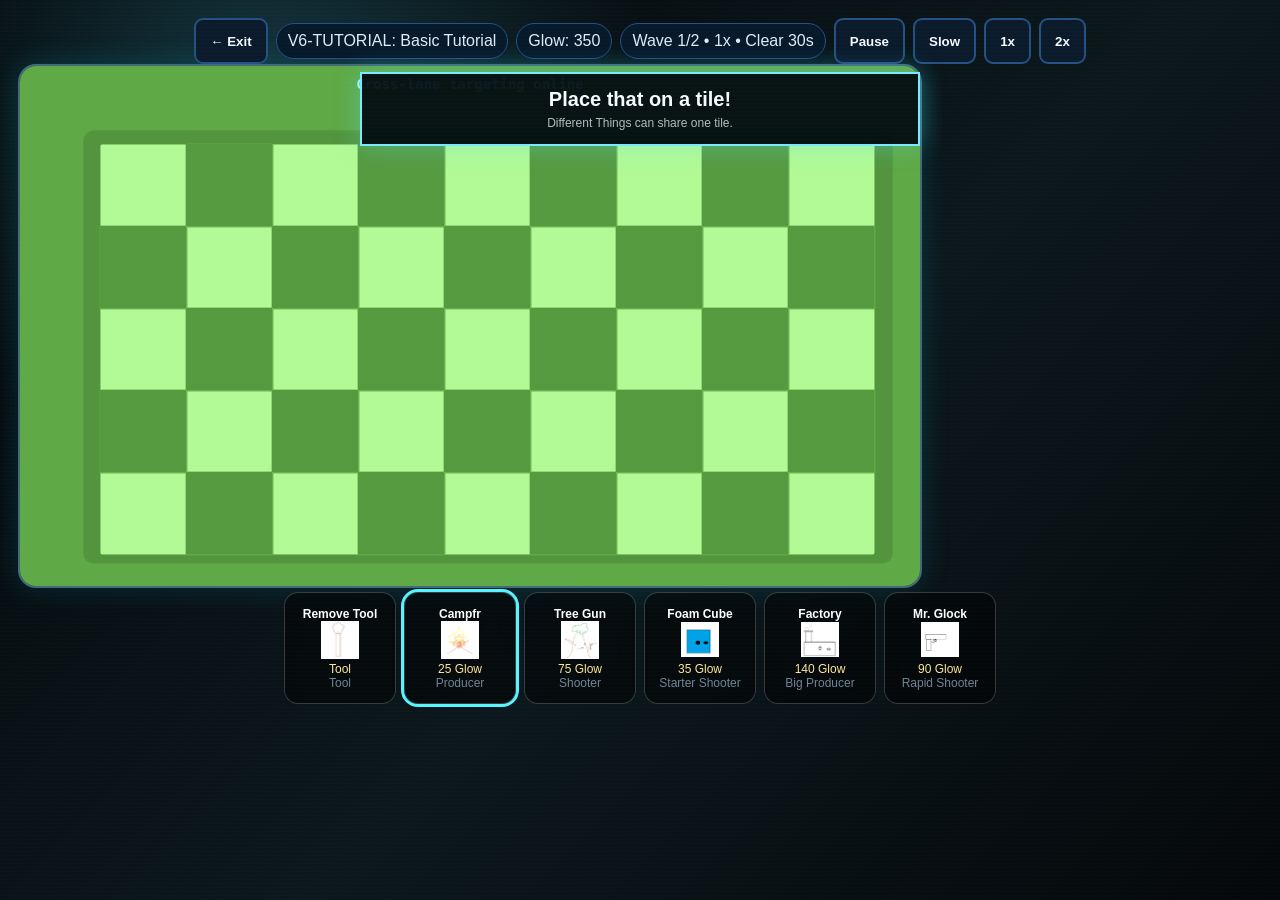
==== index.html @ 1b56a7bc "Add files via upload" ====
<!doctype html>
<html lang="en">
<head>
  <meta charset="utf-8" />
  <meta name="viewport" content="width=device-width,initial-scale=1,viewport-fit=cover" />
  <title>Things &amp; Derps</title>
  <link rel="stylesheet" href="css/game.css?v=700" />
</head>
<body>
  <div id="loading">Loading Things &amp; Derps...</div>
  <div id="app"></div>
  <script src="js/main.js?v=700"></script>
  <script src="js/chapter1.js?v=700"></script>
  <script src="js/main2.js?v=700"></script>
</body>
</html>
---- css/game.css ----
/* ===== Migrated from style.css ===== */
*{box-sizing:border-box}:root{--aero-blue:#7ee8ff;--glow:#ffe95a;--panel:rgba(255,255,255,.16)}body{margin:0;min-height:100vh;font-family:"Segoe UI",Arial,sans-serif;color:white;overflow:hidden;background:#000}.screen{display:none;width:100vw;height:100vh}.screen.active{display:block}#mainMenu{position:relative;background:radial-gradient(circle at 76% 18%,rgba(255,255,255,.8),transparent 8%),radial-gradient(circle at 70% 34%,rgba(97,230,255,.6),transparent 22%),radial-gradient(circle at 30% 70%,rgba(27,116,255,.45),transparent 30%),linear-gradient(135deg,#02040a,#09213a 48%,#050b12);overflow:hidden}.aero-orbs span{position:absolute;display:block;border-radius:999px;background:radial-gradient(circle at 30% 25%,rgba(255,255,255,.9),rgba(125,235,255,.24) 35%,rgba(0,50,120,.1));border:1px solid rgba(255,255,255,.4);box-shadow:inset 0 0 28px rgba(255,255,255,.22),0 0 24px rgba(93,230,255,.34);animation:float 8s infinite ease-in-out}.aero-orbs span:nth-child(1){width:180px;height:180px;left:55%;top:8%}.aero-orbs span:nth-child(2){width:100px;height:100px;left:82%;top:62%;animation-delay:-2s}.aero-orbs span:nth-child(3){width:130px;height:130px;left:40%;top:70%;animation-delay:-4s}.aero-orbs span:nth-child(4){width:70px;height:70px;left:72%;top:42%;animation-delay:-1s}@keyframes float{0%,100%{transform:translateY(0)}50%{transform:translateY(-18px)}}.menu-left{position:absolute;left:54px;top:76px;width:420px;z-index:2}h1{font-size:58px;line-height:.95;margin:0 0 12px;text-shadow:0 0 18px rgba(126,232,255,.9),0 4px 0 rgba(0,0,0,.28)}.tagline{color:#c8f7ff;font-size:18px;margin-bottom:30px}.bubble-btn{display:block;width:260px;margin:14px 0;padding:15px 24px;border-radius:999px;border:1px solid rgba(255,255,255,.8);color:#07304a;font-weight:900;font-size:22px;cursor:pointer;background:radial-gradient(circle at 30% 15%,rgba(255,255,255,.96),rgba(255,255,255,.24) 20%,transparent 35%),linear-gradient(180deg,#dfffff,#53ddff 48%,#1d90d2 52%,#a3f5ff);box-shadow:inset 0 2px 12px rgba(255,255,255,.9),0 8px 22px rgba(0,0,0,.35),0 0 18px rgba(88,221,255,.42);transition:transform .12s,filter .12s}.bubble-btn:hover{transform:translateX(8px) scale(1.03);filter:brightness(1.12)}.bubble-btn.small{width:auto;display:inline-block;font-size:16px;padding:10px 18px}.menu-art{position:absolute;right:60px;top:80px;width:520px}.glass-card,.panel{background:linear-gradient(135deg,rgba(255,255,255,.20),rgba(255,255,255,.06));border:1px solid rgba(255,255,255,.45);border-radius:34px;padding:28px;box-shadow:inset 0 0 40px rgba(255,255,255,.06),0 20px 70px rgba(0,0,0,.45);backdrop-filter:blur(12px)}.glass-card img{width:100%;max-height:330px;object-fit:contain;background:white;border-radius:18px}#levelScreen,#howScreen{background:radial-gradient(circle at top,rgba(120,230,255,.25),transparent 30%),#05070b;display:none;place-items:center;padding:30px}#levelScreen.active,#howScreen.active{display:grid}.panel{width:min(850px,94vw)}#levelGrid{display:grid;grid-template-columns:repeat(5,1fr);gap:12px;margin:20px 0}.level-tile{padding:18px 8px;border-radius:18px;border:1px solid rgba(255,255,255,.5);color:white;background:linear-gradient(180deg,rgba(37,150,190,.8),rgba(5,40,70,.9));cursor:pointer;font-weight:900;box-shadow:0 10px 24px rgba(0,0,0,.35)}#gameScreen{background:#111;padding:10px}#topHud,#gameBottom{height:52px;background:#101010;border:3px solid #222;display:flex;align-items:center;justify-content:space-between;padding:8px 14px;gap:12px}#levelTitle{color:var(--glow);font-size:20px}#levelDesc{color:#aaa;margin-left:10px}#stats{display:flex;gap:12px;flex-wrap:wrap}#stats span,#message{color:#e8e8e8;font-family:monospace}#gameWrap{height:calc(100vh - 124px);display:grid;grid-template-columns:145px 1fr;gap:10px;padding:10px 0}#cards{background:#262626;border:3px solid #000;padding:8px;overflow-y:auto}.card{background:#eee;color:#111;border:3px solid #000;margin-bottom:8px;min-height:96px;cursor:pointer;text-align:center;padding:4px}.card.selected{outline:5px solid #ffe95a}.card img{width:72px;height:52px;object-fit:contain;background:white}.card b{display:block;font-size:13px}.card span{font-size:12px}#game{width:100%;height:100%;image-rendering:pixelated;image-rendering:crisp-edges;background:#78bb4a;border:3px solid #000}code{color:#fff1a1}
@media (max-width: 800px) {
  body {
    overflow: auto;
  }

  #mainMenu {
    min-height: 100vh;
    height: auto;
    padding-bottom: 40px;
  }

  .menu-left {
    position: relative;
    left: auto;
    top: auto;
    width: auto;
    padding: 24px;
  }

  .menu-art {
    position: relative;
    right: auto;
    top: auto;
    width: auto;
    padding: 18px;
  }

  h1 {
    font-size: 40px;
  }

  .bubble-btn {
    width: min(310px, 92vw);
    font-size: 18px;
  }

  #gameScreen {
    overflow: auto;
  }

  #topHud,
  #gameBottom {
    height: auto;
    flex-wrap: wrap;
  }

  #gameWrap {
    height: auto;
    grid-template-columns: 1fr;
  }

  #cards {
    display: flex;
    gap: 8px;
    overflow-x: auto;
    min-height: 120px;
  }

  .card {
    min-width: 120px;
  }

  #game {
    width: 100%;
    height: auto;
    aspect-ratio: 900 / 520;
  }
}
/* v1.6 stable layout + menu input fix */

#gameScreen.active {
  display: flex !important;
  flex-direction: column !important;
  min-height: 100vh !important;
  overflow: auto !important;
}

#gameWrap {
  display: grid !important;
  grid-template-columns: minmax(0, 900px) 300px !important;
  grid-template-areas: "board cards" !important;
  gap: 14px !important;
  align-items: start !important;
  justify-content: center !important;
  width: 100% !important;
  max-width: 1250px !important;
  margin: 0 auto !important;
  height: auto !important;
  min-height: 0 !important;
}

#game {
  grid-area: board !important;
  width: 100% !important;
  max-width: 900px !important;
  height: auto !important;
  aspect-ratio: 900 / 520 !important;
  display: block !important;
}

#cards {
  grid-area: cards !important;
  max-height: 560px !important;
  overflow-y: auto !important;
  overflow-x: hidden !important;
  display: block !important;
  width: 100% !important;
}

.card {
  width: 100% !important;
  margin-bottom: 8px !important;
}

/* Prevent invisible overlays from blocking menu clicks */
#padFadeOverlay:not(.show),
#padPickerOverlay:not(.show),
#padShopOverlay:not(.show),
#padUpgradeOverlay:not(.show),
#padMinigameOverlay:not(.show),
#padCreditsOverlay:not(.show) {
  pointer-events: none !important;
}

#padFadeOverlay.show {
  opacity: 1 !important;
  pointer-events: none !important;
}

#padGlowLayer {
  pointer-events: none !important;
}

#padGlowLayer .pad-glow-drop {
  pointer-events: all !important;
}

/* Mobile layout */
@media (max-width: 900px) {
  body {
    overflow: auto !important;
  }

  #gameScreen.active {
    min-height: 100svh !important;
    overflow: auto !important;
  }

  #gameWrap {
    display: flex !important;
    flex-direction: column !important;
    padding: 0 8px 20px !important;
    gap: 8px !important;
    max-width: 100% !important;
  }

  #game {
    width: 100% !important;
    max-width: 100% !important;
    height: auto !important;
    aspect-ratio: 900 / 520 !important;
  }

  #cards {
    display: flex !important;
    flex-direction: row !important;
    gap: 8px !important;
    overflow-x: auto !important;
    overflow-y: hidden !important;
    max-height: none !important;
    width: 100% !important;
    padding: 8px 4px !important;
  }

  .card {
    min-width: 125px !important;
    max-width: 125px !important;
    flex: 0 0 125px !important;
    margin-bottom: 0 !important;
    font-size: 12px !important;
  }

  .card img {
    max-height: 54px !important;
    object-fit: contain !important;
  }

  #topHud,
  #gameBottom {
    height: auto !important;
    min-height: 44px !important;
    flex-wrap: wrap !important;
    font-size: 13px !important;
    gap: 6px !important;
  }
}

/* Things & Derps v3.0 */
.td-home{width:min(1180px,96vw);margin:0 auto;padding:26px;display:grid;grid-template-columns:1.25fr 1fr 1fr;gap:18px;min-height:100vh;align-items:center;background-color:#a94427;background-image:linear-gradient(0deg,transparent 47%,rgba(255,245,225,.85) 48%,rgba(255,245,225,.85) 51%,transparent 52%),linear-gradient(90deg,transparent 48%,rgba(255,245,225,.85) 49%,rgba(255,245,225,.85) 51%,transparent 52%);background-size:260px 150px}
.td-home .panel{background:rgba(8,18,22,.94);border:4px solid #050505;box-shadow:8px 9px 0 #0007}
.td-hero{text-align:center}.td-main-actions,.td-grid{display:grid;gap:12px}.td-main-actions{grid-template-columns:1fr 1fr}.td-main-actions .btn:first-child{grid-column:1/-1;font-size:1.25rem;padding:20px}.td-pvp{background:#38145c!important;border-color:#b76cff!important}.trait-row{display:flex;flex-wrap:wrap;gap:6px;margin-top:10px}.trait-row span{font-size:.72rem;font-weight:900;padding:5px 8px;border-radius:999px;background:#173540;border:1px solid #66d8ee;color:#dffbff}
@media(max-width:900px){.td-home{grid-template-columns:1fr;padding:14px}.td-main-actions{grid-template-columns:1fr}.td-main-actions .btn:first-child{grid-column:auto}}

/* ===== Migrated from ui-test.css ===== */
:root{
  --bg:#02070b;
  --line:#0b3850;
  --panel:#07131b;
  --panel2:#0a1c27;
  --text:#f4fbff;
  --muted:#a8c4d2;
  --accent:#37c8ff;
  --border:#15506e;
}
*{box-sizing:border-box}
html,body{margin:0!important;width:100%!important;min-height:100%!important;background:var(--bg)!important;color:var(--text)!important;overflow-x:hidden!important;font-family:Arial,Helvetica,sans-serif!important}
body::before{
  content:"";position:fixed;inset:0;z-index:-2;pointer-events:none;
  background-color:#02070b;
  background-image:
    linear-gradient(rgba(15,67,93,.52) 2px,transparent 2px),
    linear-gradient(90deg,rgba(15,67,93,.52) 2px,transparent 2px),
    linear-gradient(rgba(4,28,41,.5) 1px,transparent 1px),
    linear-gradient(90deg,rgba(4,28,41,.5) 1px,transparent 1px);
  background-size:160px 110px,160px 110px,40px 40px,40px 40px;
}
body::after{content:"";position:fixed;inset:0;z-index:-1;pointer-events:none;background:radial-gradient(circle at 50% 22%,rgba(13,83,112,.16),transparent 45%)}
#loading{min-height:100vh!important;background:transparent!important}
#screen,#app,#root,.screen{max-width:100%!important}

/* Test homepage: intentionally plain and stable. */
.td-test-home{min-height:100svh;width:100%;display:flex;align-items:center;justify-content:center;padding:24px}
.td-test-menu{width:min(620px,100%);padding:24px;background:rgba(5,16,23,.97);border:3px solid var(--border);box-shadow:0 0 0 5px #000,0 16px 40px #000b;text-align:center}
.td-test-menu h1{margin:0 0 8px;font-size:clamp(34px,7vw,62px);line-height:1;color:#fff;text-shadow:0 0 16px rgba(55,200,255,.45)}
.td-test-menu .version{font-size:13px;color:var(--muted);margin-bottom:22px}
.td-test-menu .currency{display:flex;justify-content:center;gap:10px;flex-wrap:wrap;margin:0 0 18px}
.td-test-menu .currency>*{margin:0!important}
.td-test-actions{display:grid;grid-template-columns:1fr 1fr;gap:12px}
.td-test-actions .btn{width:100%;min-height:58px;margin:0!important;border-radius:4px!important;border:2px solid var(--border)!important;background:var(--panel2)!important;color:#fff!important;box-shadow:none!important;font-size:17px!important;font-weight:800!important;transform:none!important}
.td-test-actions .btn:hover,.td-test-actions .btn:focus{background:#103247!important;border-color:var(--accent)!important;outline:none!important}
.td-test-actions .primary{grid-column:1/-1;background:#0b3549!important;border-color:#2baede!important;font-size:21px!important}
.td-test-note{margin:18px 0 0;color:var(--muted);font-size:13px;line-height:1.45}

/* Keep every other screen simple while debugging. */
.panel{background:rgba(5,16,23,.97)!important;border:2px solid var(--border)!important;border-radius:4px!important;box-shadow:0 8px 24px #0009!important}
.btn{border-radius:4px!important;box-shadow:none!important;transform:none!important}
.title{color:#fff!important;text-shadow:0 0 12px rgba(55,200,255,.35)!important}
.sub,.tiny{color:var(--muted)!important}

/* Prevent old homepage layouts from stretching off-screen if called accidentally. */
.td-home,.pad29-home{display:none!important}

@media(max-width:650px){
  .td-test-home{padding:12px;align-items:flex-start}
  .td-test-menu{padding:18px;margin-top:16px}
  .td-test-actions{grid-template-columns:1fr}
  .td-test-actions .primary{grid-column:auto}
}

/* v3.2 critical compatibility fix: the old stylesheet defined every .screen as hidden.
   The actual game renderer injects screens dynamically without an .active class. */
html,body{overflow-x:hidden!important;overflow-y:auto!important;height:auto!important;min-height:100%!important}
#app{display:block!important;width:100%!important;min-height:100svh!important;overflow:visible!important}
#app>.screen,.screen{
  display:block!important;
  width:100%!important;
  height:auto!important;
  min-height:100svh!important;
  overflow:visible!important;
  padding:20px!important;
  background:transparent!important;
}
#app .topbar{position:relative!important;display:flex!important;flex-wrap:wrap!important;align-items:center!important;justify-content:space-between!important;gap:10px!important;max-width:1200px!important;margin:0 auto 18px!important}
#app .cards{display:grid!important;grid-template-columns:repeat(auto-fit,minmax(240px,1fr))!important;gap:14px!important;width:min(1200px,100%)!important;margin:0 auto!important}
#app .card{display:block!important;min-height:0!important;height:auto!important;margin:0!important;padding:16px!important;background:#07131b!important;color:#f4fbff!important;border:2px solid #15506e!important;overflow:visible!important}
#app .stack{display:grid!important;gap:8px!important}
#app .row{display:flex!important;align-items:center!important;gap:12px!important}
#app img{max-width:100%!important}

/* ===== Migrated from v4-foundation.css ===== */
:root{
  --td-bg:#02050a;--td-panel:#07111d;--td-panel2:#0a1726;--td-line:#123965;
  --td-bright:#48a9ff;--td-text:#eef7ff;--td-muted:#9bb4ca;--td-good:#68e39a;
}
html,body{background:var(--td-bg)!important;color:var(--td-text);min-height:100%;overflow-x:hidden}
body::before{content:"";position:fixed;inset:0;z-index:-2;background-color:#02050a;background-image:linear-gradient(rgba(22,70,120,.28) 1px,transparent 1px),linear-gradient(90deg,rgba(22,70,120,.28) 1px,transparent 1px),linear-gradient(rgba(7,28,51,.65) 2px,transparent 2px),linear-gradient(90deg,rgba(7,28,51,.65) 2px,transparent 2px);background-size:32px 32px,32px 32px,160px 160px,160px 160px}
body::after{content:"";position:fixed;inset:0;z-index:-1;pointer-events:none;background:radial-gradient(circle at 50% 0,rgba(22,93,160,.18),transparent 50%),linear-gradient(180deg,transparent 60%,rgba(0,0,0,.55))}
#app{min-height:100vh}.screen{display:block!important;min-height:100vh!important;box-sizing:border-box;padding:18px!important;overflow:visible!important}.td4-home{min-height:100vh;display:grid;place-items:center;padding:18px;box-sizing:border-box}.td4-shell{width:min(980px,100%);display:grid;grid-template-columns:minmax(0,1.1fr) minmax(260px,.9fr);gap:16px}.td4-panel,.panel,.card{background:rgba(7,17,29,.96)!important;border:2px solid var(--td-line)!important;box-shadow:0 0 0 1px #02050a,0 10px 35px rgba(0,0,0,.35)!important;border-radius:12px!important;color:var(--td-text)!important}.td4-panel{padding:20px}.td4-title{font-size:clamp(2rem,7vw,4.8rem);line-height:.9;margin:0 0 8px;text-transform:uppercase;letter-spacing:-.06em}.td4-version,.tiny,.sub{color:var(--td-muted)!important}.td4-menu{display:grid;grid-template-columns:repeat(2,minmax(0,1fr));gap:10px;margin-top:20px}.btn{border:2px solid #245184!important;background:#0b1b2c!important;color:#f4f9ff!important;border-radius:9px!important;min-height:46px;font-weight:800;box-shadow:none!important}.btn:hover,.btn:focus{background:#102a46!important;border-color:var(--td-bright)!important;transform:translateY(-1px)}.btn.good,.btn.primary{background:#103620!important;border-color:#2f8a55!important}.btn.bad{background:#3b1318!important;border-color:#8e3540!important}.btn.warn{background:#3c2d0c!important;border-color:#8d7228!important}.td4-mainplay{grid-column:1/-1;font-size:1.1rem;min-height:58px}.td4-status{display:flex;gap:8px;flex-wrap:wrap;margin-top:14px}.td4-pill,.pill{background:#071a2c!important;border:1px solid #245184!important;color:#ddecfa!important;border-radius:999px;padding:7px 10px}.td4-news{line-height:1.55}.td4-news strong{color:#8ecbff}.td4-save{font-size:.82rem;color:#8fb1cc;margin-top:12px}.topbar{position:sticky;top:0;z-index:20;background:rgba(2,5,10,.92)!important;backdrop-filter:blur(8px);border:1px solid #173c64!important;border-radius:10px!important;padding:8px!important;margin-bottom:14px!important}.cards{display:grid!important;grid-template-columns:repeat(auto-fit,minmax(220px,1fr))!important;gap:12px!important}.title{font-size:clamp(1.8rem,5vw,3.4rem)!important}.notice{z-index:99999!important}.td4-settings{max-width:760px;margin:auto}.td4-setting{display:flex;justify-content:space-between;align-items:center;gap:16px;padding:12px 0;border-bottom:1px solid #17324d}.td4-setting:last-child{border-bottom:0}.td4-setting select,.td4-setting input{max-width:220px;background:#02070d;color:white;border:1px solid #2c5f91;border-radius:8px;padding:9px}.td4-crash{max-width:760px;margin:50px auto;padding:20px;background:#1e0e13;border:2px solid #7a2e3b;border-radius:12px;white-space:pre-wrap}
/* Compact loadout picker, especially the old extremely tall mobile version. */
body.td4-loadout .screen{padding-bottom:100px!important}body.td4-loadout .cards{grid-template-columns:repeat(auto-fill,minmax(170px,1fr))!important}body.td4-loadout .card{padding:10px!important}body.td4-loadout .card p{display:none}body.td4-loadout .card .row{gap:8px}body.td4-loadout .card h3{font-size:.95rem;margin:0}body.td4-loadout .card img,body.td4-loadout .card span{width:38px!important;height:38px!important}body.td4-loadout .card .btn{min-height:38px;padding:6px;font-size:.8rem}.td4-sticky-start{position:sticky;bottom:8px;z-index:30;background:rgba(4,11,19,.96)!important;border-color:#3573aa!important}
@media(max-width:720px){.screen{padding:10px!important}.td4-shell{grid-template-columns:1fr}.td4-panel{padding:14px}.td4-menu{grid-template-columns:repeat(2,minmax(0,1fr));gap:8px}.td4-menu .btn{min-height:50px;font-size:.82rem;padding:7px}.td4-title{font-size:clamp(2.2rem,15vw,4.2rem)}.cards{grid-template-columns:repeat(2,minmax(0,1fr))!important;gap:8px!important}.card{padding:9px!important;min-width:0!important}.card h3{font-size:.95rem}.card p{font-size:.73rem}.topbar{gap:6px!important;flex-wrap:wrap}.topbar .btn{min-height:38px}.canvasWrap,canvas{max-width:100%!important;touch-action:none}body.td4-loadout .cards{grid-template-columns:repeat(3,minmax(0,1fr))!important}body.td4-loadout .card .row{display:block!important;text-align:center}body.td4-loadout .card h3{font-size:.75rem;overflow:hidden;text-overflow:ellipsis;white-space:nowrap}body.td4-loadout .card .tiny{display:none}body.td4-loadout .card img,body.td4-loadout .card span{width:34px!important;height:34px!important;margin:auto}body.td4-loadout .card .btn{font-size:.68rem;min-height:34px;width:100%}.td4-setting{align-items:flex-start;flex-direction:column}.td4-setting select,.td4-setting input{max-width:100%;width:100%}}
@media(max-width:410px){body.td4-loadout .cards{grid-template-columns:repeat(2,minmax(0,1fr))!important}.td4-menu{grid-template-columns:1fr 1fr}.td4-menu .btn{font-size:.75rem}}

/* ===== Migrated from v5-combat.css ===== */
.td5-victory{position:fixed;inset:0;z-index:9999;background:rgba(0,0,0,.68);display:grid;place-items:center;padding:20px}.td5-victory section{width:min(520px,92vw);padding:28px;border:2px solid #195fb2;background:#02070d;box-shadow:0 0 35px rgba(24,91,180,.45);text-align:center}.td5-victory h1{font-size:clamp(30px,7vw,58px);margin:0 0 10px}.td5-victory section>div{display:flex;gap:12px;justify-content:center;flex-wrap:wrap}.td5-tutorial{position:fixed;right:12px;top:70px;z-index:50;width:min(330px,calc(100vw - 24px));padding:12px;border:2px solid #1e63b9;background:rgba(1,7,14,.94);box-shadow:0 0 18px rgba(20,85,170,.35);display:grid;gap:5px;pointer-events:none}.td5-tutorial b{font-size:18px}.td5-tutorial span{line-height:1.35}.td5-tutorial small{opacity:.72}@media(max-width:700px){.td5-tutorial{top:auto;bottom:8px;right:8px;left:8px;width:auto;font-size:12px;padding:8px}.td5-tutorial b{font-size:14px}.td5-victory section{padding:20px}}

/* ===== Migrated from v6-world.css ===== */
.td6-modegroup{display:grid;grid-template-columns:repeat(3,1fr);gap:8px;margin-top:8px}.td6-coach{position:absolute;z-index:15;top:72px;left:50%;transform:translateX(-50%);width:min(560px,88vw);padding:14px 18px;border:2px solid #79e9ff;background:rgba(0,8,16,.92);box-shadow:0 0 25px rgba(84,226,255,.35);text-align:center;font-size:20px}.td6-coach small{display:block;margin-top:5px;opacity:.72;font-size:12px}.td6-fadeout{animation:td6fade .22s forwards}@keyframes td6fade{to{opacity:0;filter:brightness(0)}}@media(max-width:700px){.td6-modegroup{grid-template-columns:1fr}.td6-coach{top:120px;font-size:16px}}

/* ===== Migrated from v6-chapters.css ===== */
.td61-select{max-width:1400px;margin:auto;padding:18px}.td61-select>h1{text-align:center;letter-spacing:.18em}.td61-chapter{border:2px solid #173d59;background:#030b12;margin:18px 0;padding:16px;box-shadow:0 0 0 3px #000}.td61-chapter>header{display:flex;align-items:end;gap:16px;border-bottom:1px solid #24506b;margin-bottom:14px}.td61-chapter h2{margin:0;font-size:clamp(1.5rem,4vw,2.5rem)}.td61-chapter header p{opacity:.72}.td61-world{margin:20px 0}.td61-world h3{background:#081c2a;border-left:6px solid #4cc8ff;padding:10px}.td61-world .cards{display:grid;grid-template-columns:repeat(auto-fit,minmax(230px,1fr));gap:10px}.td61-world .card{display:flex;flex-direction:column;min-height:210px}.td61-world .card button{margin-top:auto}.td61-chapter.locked{filter:saturate(.35);opacity:.75}.td61-lock{text-align:center;padding:35px;font-size:1.15rem;border:1px dashed #6f8796}.td61-unlock{padding:10px;border:2px solid #baff54;background:#132000;color:#e9ffc5;font-weight:900;letter-spacing:.08em}@media(max-width:620px){.td61-select{padding:8px}.td61-chapter{padding:9px}.td61-chapter>header{display:block}.td61-world .cards{grid-template-columns:1fr}.td61-world .card{min-height:0}}


/* Chapter 2 + Testing Zone */
.testing-zone{margin-top:22px;border:2px solid #69ff9b;background:linear-gradient(180deg,#0a2418,#07140e)}
.testing-zone fieldset{margin-top:14px;border:1px solid #4f9b68;border-radius:12px;padding:14px;display:grid;gap:9px}
.testing-zone label{display:flex;gap:8px;align-items:center;background:#071b11;padding:9px;border-radius:8px}
.testing-zone fieldset:disabled{opacity:.45}
.testing-banner{position:fixed;z-index:9999;left:50%;top:8px;transform:translateX(-50%);padding:8px 16px;border:2px solid #ffeb65;background:#190d00;color:#fff195;font-weight:900;border-radius:10px;box-shadow:0 0 18px #ffdd0055;pointer-events:none}
.testing-mode .gameWrap{outline:3px solid #ffe46a;outline-offset:-3px}
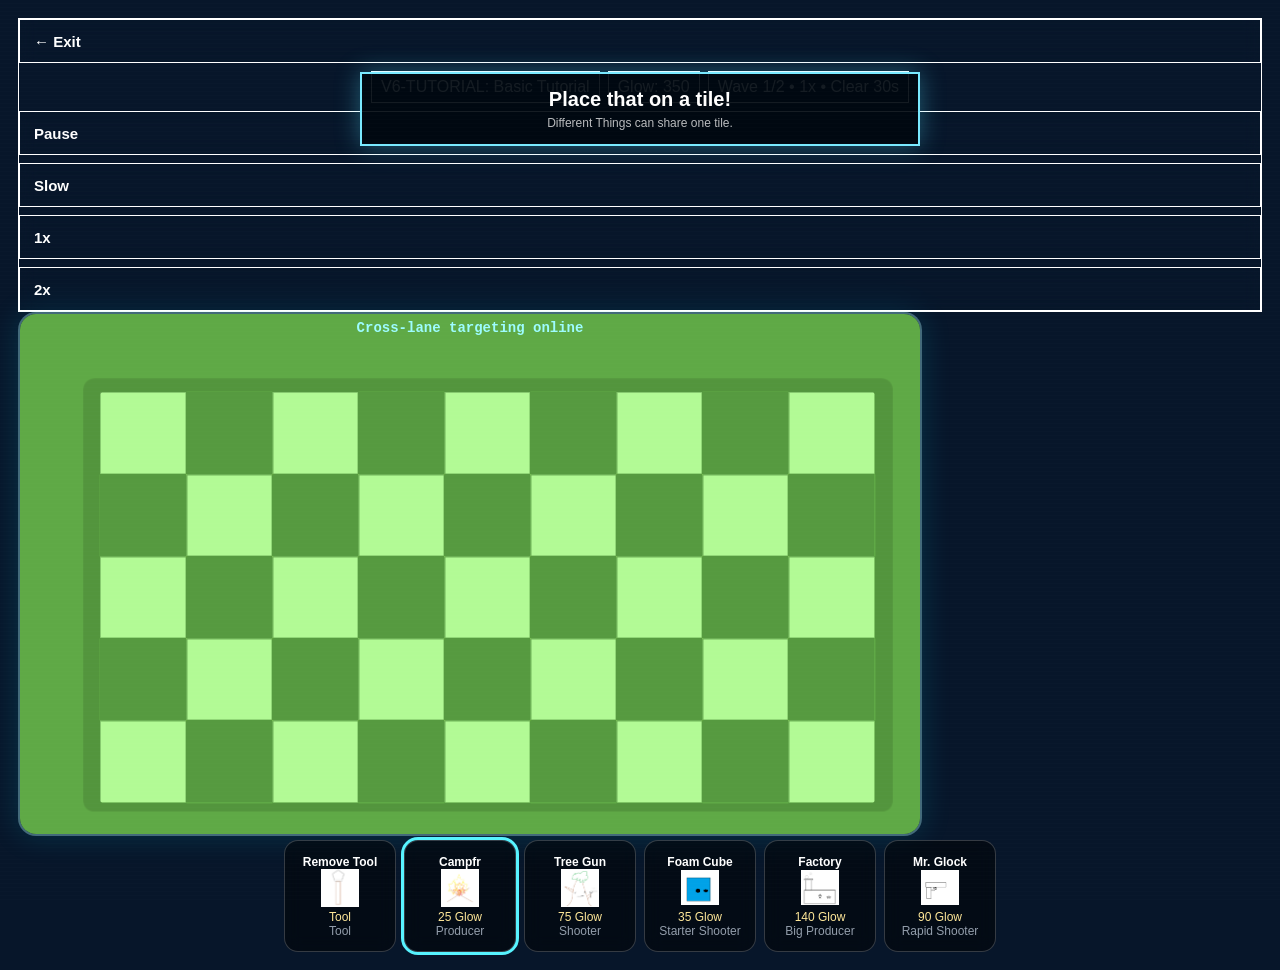
==== commit 376dbfe7: "Add files via upload" ====
--- a/index.html
+++ b/index.html
@@ -4,13 +4,13 @@
   <meta charset="utf-8" />
   <meta name="viewport" content="width=device-width,initial-scale=1,viewport-fit=cover" />
   <title>Things &amp; Derps</title>
-  <link rel="stylesheet" href="css/game.css?v=700" />
+  <link rel="stylesheet" href="css/game.css?v=B100" />
 </head>
 <body>
   <div id="loading">Loading Things &amp; Derps...</div>
   <div id="app"></div>
-  <script src="js/main.js?v=700"></script>
-  <script src="js/chapter1.js?v=700"></script>
-  <script src="js/main2.js?v=700"></script>
+  <script src="js/main.js?v=B100"></script>
+  <script src="js/chapter1.js?v=B100"></script>
+  <script src="js/main2.js?v=B100"></script>
 </body>
 </html>
--- a/css/game.css
+++ b/css/game.css
@@ -311,3 +311,66 @@
 .testing-zone fieldset:disabled{opacity:.45}
 .testing-banner{position:fixed;z-index:9999;left:50%;top:8px;transform:translateX(-50%);padding:8px 16px;border:2px solid #ffeb65;background:#190d00;color:#fff195;font-weight:900;border-radius:10px;box-shadow:0 0 18px #ffdd0055;pointer-events:none}
 .testing-mode .gameWrap{outline:3px solid #ffe46a;outline-offset:-3px}
+
+/* ===== Things & Derps vB.1.0 simple interface ===== */
+:root{
+  --td-bg:#07162a;
+  --td-text:#ffffff;
+  --td-line:#ffffff;
+  --td-muted:#cbd7e6;
+}
+html,body,#app{background:var(--td-bg)!important;color:var(--td-text)!important}
+body{font-family:Arial,Helvetica,sans-serif!important}
+.screen,.td4-home,#levelScreen,#howScreen{background:var(--td-bg)!important;color:var(--td-text)!important}
+.td4-home{display:block!important;padding:28px!important;min-height:100vh}
+.td4-shell{display:block!important;width:min(680px,100%)!important;margin:0 auto!important}
+.td4-panel,.panel,.card,.glass-card,.topbar,.hud,#topHud,#gameBottom{
+  background:transparent!important;
+  color:var(--td-text)!important;
+  border:1px solid var(--td-line)!important;
+  border-radius:0!important;
+  box-shadow:none!important;
+  backdrop-filter:none!important;
+}
+.td4-panel{padding:24px!important}
+.td4-title,.title,h1,h2,h3{color:var(--td-text)!important;text-shadow:none!important;letter-spacing:normal!important}
+.td4-title{font-size:clamp(2.5rem,10vw,5rem)!important;line-height:.95!important;text-transform:none!important}
+.td4-version,.tiny,.sub,.td4-save{color:var(--td-muted)!important}
+.td4-news{display:none!important}
+.td4-menu{display:grid!important;grid-template-columns:1fr!important;gap:8px!important;margin-top:24px!important}
+.btn,.bubble-btn,.level-tile{
+  width:100%;
+  min-height:44px!important;
+  padding:10px 14px!important;
+  background:transparent!important;
+  color:var(--td-text)!important;
+  border:1px solid var(--td-line)!important;
+  border-radius:0!important;
+  box-shadow:none!important;
+  font:700 15px Arial,Helvetica,sans-serif!important;
+  text-align:left;
+  transform:none!important;
+  filter:none!important;
+}
+.btn:hover,.btn:focus,.bubble-btn:hover,.level-tile:hover{background:#ffffff!important;color:var(--td-bg)!important}
+.btn.good,.btn.primary,.btn.bad,.btn.warn{background:transparent!important;border-color:#ffffff!important;color:#ffffff!important}
+.btn.good:hover,.btn.primary:hover,.btn.bad:hover,.btn.warn:hover{background:#ffffff!important;color:var(--td-bg)!important}
+.td4-mainplay{font-size:16px!important;min-height:48px!important}
+.td4-status{display:block!important;margin-top:16px!important}
+.td4-pill,.pill{display:inline-block;background:transparent!important;border:1px solid #fff!important;border-radius:0!important;color:#fff!important;padding:6px 9px!important}
+.cards{grid-template-columns:repeat(auto-fit,minmax(190px,1fr))!important;gap:8px!important}
+.card{padding:12px!important;margin:0!important}
+.card p{color:var(--td-muted)!important}
+.screen:not(.gameWrap) .card img,.screen:not(.gameWrap) .card .row>span[style*="display:none"]{display:none!important}
+.screen:not(.gameWrap) .card .row{display:block!important}
+input,select,textarea,fieldset{
+  background:transparent!important;color:#fff!important;border:1px solid #fff!important;border-radius:0!important;box-shadow:none!important
+}
+.testing-zone{margin-top:16px!important}
+.testing-banner{border-radius:0!important;box-shadow:none!important}
+.td5-victory section,.td6-victory section,.tdb-checkpoint-box{background:var(--td-bg)!important;color:#fff!important;border:1px solid #fff!important;border-radius:0!important;box-shadow:none!important}
+@media(max-width:720px){
+  .td4-home{padding:12px!important}.td4-panel{padding:16px!important}.cards{grid-template-columns:1fr 1fr!important}
+  .btn{font-size:13px!important}.td4-title{font-size:3rem!important}
+}
+@media(max-width:430px){.cards{grid-template-columns:1fr!important}}
